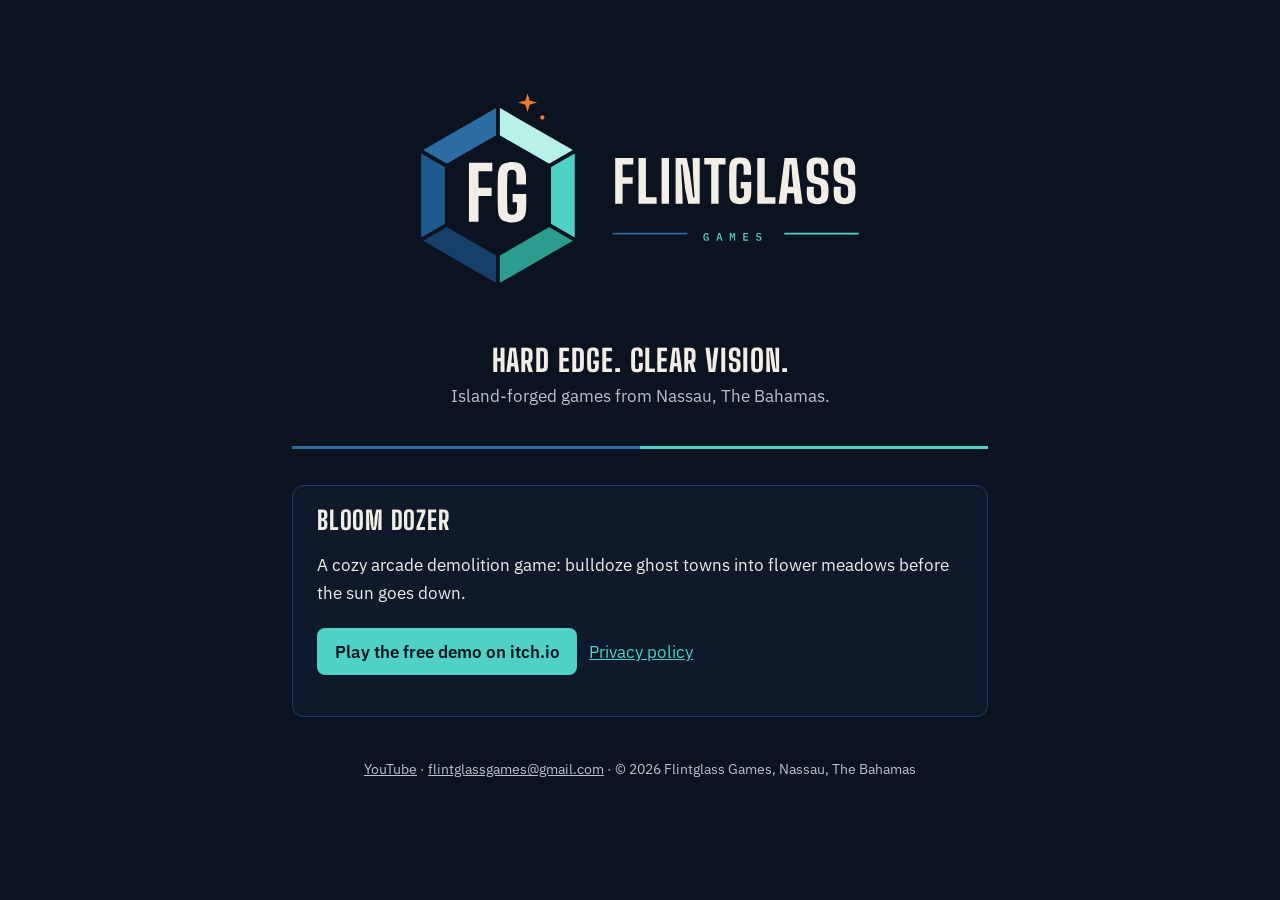
==== index.html @ 68782e0f "Flintglass Games site: landing page, Bloom Dozer privacy policy, app-ads.txt Co-Authored-By: Claude " ====
<!doctype html>
<html lang="en">
<head>
<meta charset="utf-8">
<meta name="viewport" content="width=device-width, initial-scale=1">
<title>Flintglass Games</title>
<meta name="description" content="Island-forged games from Nassau, The Bahamas. Makers of Bloom Dozer.">
<meta name="theme-color" content="#0B1320">
<link rel="icon" href="/favicon.svg" type="image/svg+xml">
<link rel="stylesheet" href="/site.css">
</head>
<body>
<main class="wrap">
<header>
<img class="lockup" src="/flintglass-games.svg" alt="Flintglass Games" width="859" height="468">
<p class="motto">Hard edge. Clear vision.</p>
<p class="lede">Island-forged games from Nassau, The Bahamas.</p>
</header>
<div class="rule" aria-hidden="true"><span></span><span></span></div>
<section class="game">
<h2>Bloom Dozer</h2>
<p>A cozy arcade demolition game: bulldoze ghost towns into flower meadows before the sun goes down.</p>
<p><a class="btn" href="https://flintglass-games.itch.io/bloom-dozer">Play the free demo on itch.io</a><a href="/bloom-dozer/privacy/">Privacy policy</a></p>
</section>
<footer><a href="https://www.youtube.com/@FlintglassGames">YouTube</a> · <a href="mailto:flintglassgames@gmail.com">flintglassgames@gmail.com</a> · © 2026 Flintglass Games, Nassau, The Bahamas</footer>
</main>
</body>
</html>
---- site.css ----
@font-face{font-family:"Big Shoulders Display";src:url(/fonts/BigShouldersDisplay-VF.ttf) format("truetype");
font-weight:100 900;font-display:swap}
@font-face{font-family:"IBM Plex Sans";src:url(/fonts/IBMPlexSans-VF.ttf) format("truetype");font-weight:100 700;
font-display:swap}
:root{--navy:#0B1320;--deep:#16406B;--atlantic:#2B6CA3;--teal:#2A9D8F;--turq:#4FD1C5;--foam:#F2EEE6;--muted:#B9C3CF;
color-scheme:dark}
*{box-sizing:border-box}
html{background:var(--navy)}
body{margin:0;background:var(--navy);color:var(--foam);font:17px/1.65 "IBM Plex Sans",system-ui,-apple-system,"Segoe UI",
sans-serif;-webkit-text-size-adjust:100%}
a{color:var(--turq)}
a:hover{color:var(--foam)}
.wrap{max-width:46rem;margin:0 auto;padding:2.5rem 1.25rem 3rem}
.lockup{display:block;width:100%;max-width:34rem;height:auto;margin:0 auto}
.motto{text-align:center;font:800 1.9rem/1.1 "Big Shoulders Display",Impact,sans-serif;text-transform:uppercase;
letter-spacing:.03em;margin:.5rem 0 .25rem}
.lede{text-align:center;color:var(--muted);margin:0}
.rule{display:flex;height:3px;margin:2.25rem 0}
.rule span{flex:1}.rule span:first-child{background:var(--atlantic)}.rule span:last-child{background:var(--turq)}
h1,h2{font-family:"Big Shoulders Display",Impact,sans-serif;font-weight:800;text-transform:uppercase;
letter-spacing:.03em;line-height:1.1}
h1{font-size:2.4rem;margin:0 0 .25rem}
h2{font-size:1.6rem;margin:2rem 0 .4rem}
.game{border:1px solid var(--deep);border-radius:12px;padding:1.25rem 1.5rem;background:#0E1A2C}
.game h2{margin-top:0}
.btn{display:inline-block;background:var(--turq);color:var(--navy);font-weight:600;text-decoration:none;
padding:.6rem 1.1rem;border-radius:8px;margin:.25rem .75rem .25rem 0}
.btn:hover{background:var(--foam);color:var(--navy)}
footer{margin-top:2.5rem;color:var(--muted);font-size:.9rem;text-align:center}
footer a{color:var(--muted)}
.home{display:inline-block;margin-bottom:1.5rem;text-decoration:none}
.home img{width:11rem;height:auto;display:block}
.updated{color:var(--muted);margin-top:0}
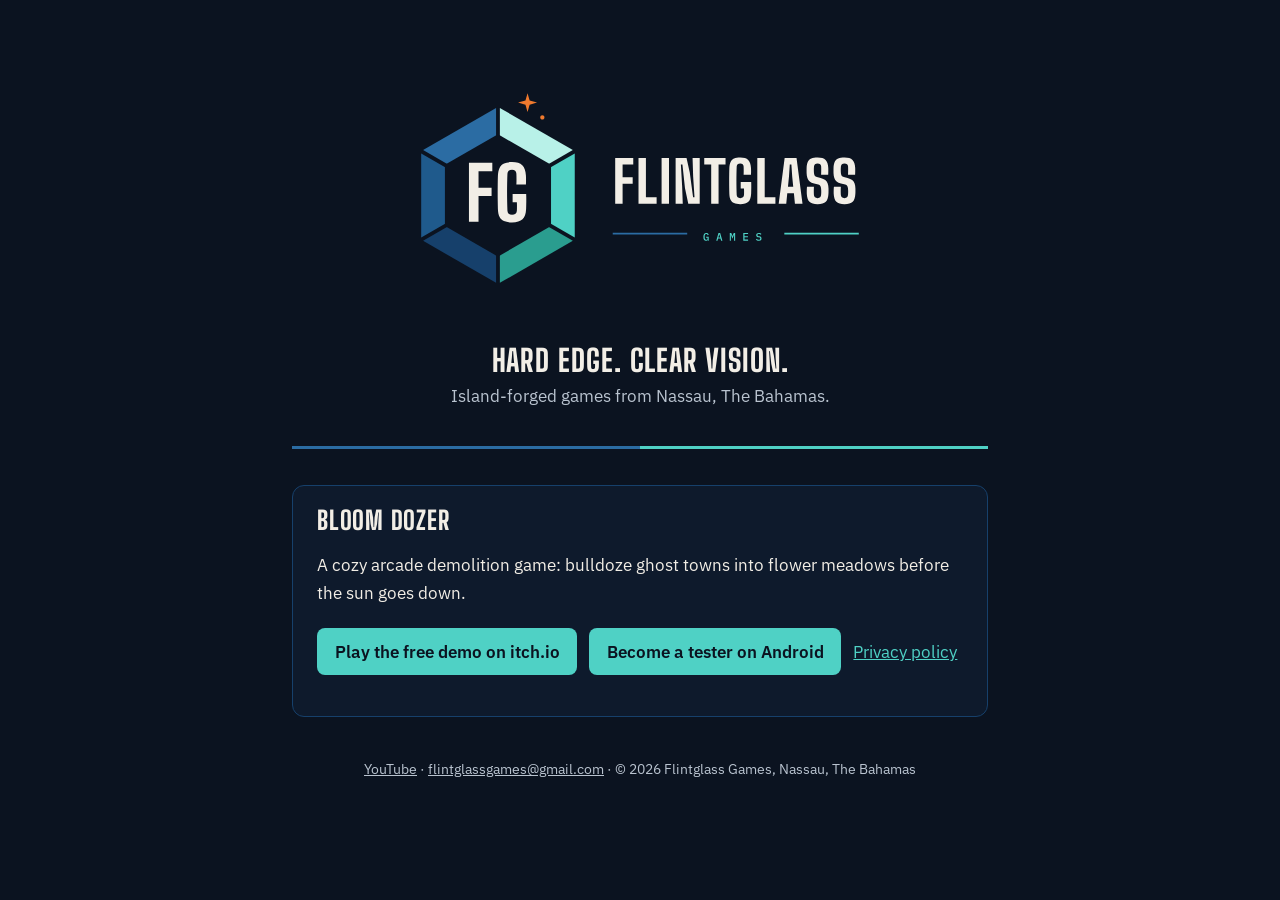
==== commit dd3f5079: "Home page: a button to the Bloom Dozer playtest join page Co-Authored-By: Claude Fable 5.2 <noreply@" ====
--- a/index.html
+++ b/index.html
@@ -20,7 +20,7 @@
 <section class="game">
 <h2>Bloom Dozer</h2>
 <p>A cozy arcade demolition game: bulldoze ghost towns into flower meadows before the sun goes down.</p>
-<p><a class="btn" href="https://flintglass-games.itch.io/bloom-dozer">Play the free demo on itch.io</a><a href="/bloom-dozer/privacy/">Privacy policy</a></p>
+<p><a class="btn" href="https://flintglass-games.itch.io/bloom-dozer">Play the free demo on itch.io</a><a class="btn" href="/test/">Become a tester on Android</a><a href="/bloom-dozer/privacy/">Privacy policy</a></p>
 </section>
 <footer><a href="https://www.youtube.com/@FlintglassGames">YouTube</a> · <a href="mailto:flintglassgames@gmail.com">flintglassgames@gmail.com</a> · © 2026 Flintglass Games, Nassau, The Bahamas</footer>
 </main>
--- a/site.css
+++ b/site.css
@@ -31,3 +31,97 @@
 .home{display:inline-block;margin-bottom:1.5rem;text-decoration:none}
 .home img{width:11rem;height:auto;display:block}
 .updated{color:var(--muted);margin-top:0}
+body.invite{background:radial-gradient(70rem 34rem at 50% -8rem,rgba(31,90,140,.45),rgba(11,19,32,0) 70%) no-repeat
+var(--navy)}
+.bar{margin:0 0 1.5rem}
+.bar .home{display:block;width:max-content;margin:0}
+.bar .home img{width:9.5rem}
+.pill{display:inline-block;border:1px solid rgba(79,209,197,.55);border-radius:999px;padding:.3rem 1rem;font-weight:600;
+font-size:.95rem;text-decoration:none;color:var(--turq);white-space:nowrap}
+.pill:hover{background:var(--turq);color:var(--navy)}
+.hero{display:block;width:100%;height:auto;border-radius:16px;border:1px solid var(--deep);
+box-shadow:0 1.75rem 3.5rem -1.75rem rgba(43,108,163,.8);margin:0 0 1.6rem}
+.kicker{display:inline-flex;align-items:center;gap:.55rem;border:1px solid rgba(79,209,197,.4);
+background:rgba(79,209,197,.08);border-radius:999px;padding:.3rem .9rem;font-size:.74rem;font-weight:600;
+letter-spacing:.15em;text-transform:uppercase;color:var(--turq);margin:0 0 .9rem}
+.kicker::before{content:"";flex:none;width:.5rem;height:.5rem;border-radius:50%;background:var(--turq);
+animation:pulse 2s infinite}
+@keyframes pulse{from{box-shadow:0 0 0 0 rgba(79,209,197,.6)}to{box-shadow:0 0 0 .55rem rgba(79,209,197,0)}}
+@media (prefers-reduced-motion:reduce){.kicker::before{animation:none}}
+.pitch h1{font-size:clamp(3rem,11.5vw,4.6rem);line-height:.95;margin:0 0 .9rem}
+.pitch h1 span{display:block}
+.pitch h1 span:last-child{color:var(--turq)}
+.pitch .lede{text-align:left;font-size:1.2rem;color:var(--foam);margin:0}
+.perks{display:grid;grid-template-columns:repeat(auto-fit,minmax(12.5rem,1fr));gap:.9rem;margin:2rem 0 0}
+.perk{border:1px solid var(--deep);border-radius:14px;background:#0E1A2C;overflow:hidden}
+.shot{position:relative}
+.shot img{display:block;width:100%;height:auto;aspect-ratio:16/9;object-fit:cover}
+.shot::after{content:"";position:absolute;inset:45% 0 0;background:linear-gradient(rgba(11,19,32,0),rgba(11,19,32,.86))}
+.shot h3{position:absolute;z-index:1;left:1rem;right:1rem;bottom:.55rem;margin:0;
+font:800 1.5rem/1.05 "Big Shoulders Display",Impact,sans-serif;text-transform:uppercase;letter-spacing:.03em;
+text-shadow:0 1px 3px rgba(11,19,32,.9)}
+.perk p{margin:.65rem 1rem .95rem;color:var(--muted);line-height:1.45}
+.panel{position:relative;overflow:hidden;border:1px solid var(--deep);border-radius:16px;background:#0E1A2C;
+padding:1.5rem 1.25rem 1.35rem;margin:1.25rem 0 0}
+.panel::before{content:"";position:absolute;inset:0 0 auto;height:3px;
+background:linear-gradient(90deg,var(--atlantic) 50%,var(--turq) 50%)}
+.panel h2{margin:0 0 1rem}
+.tiles{display:grid;grid-template-columns:repeat(auto-fit,minmax(8rem,1fr));gap:1rem}
+.tile{border-left:3px solid var(--atlantic);padding:.1rem 0 .1rem .9rem}
+.tile:nth-child(even){border-left-color:var(--turq)}
+.tile b{display:block;font:800 clamp(2.7rem,10vw,3.5rem)/1 "Big Shoulders Display",Impact,sans-serif;
+text-transform:uppercase;letter-spacing:.02em;color:var(--foam)}
+.tile span{display:block;margin-top:.25rem;color:var(--muted);font-size:.98rem;line-height:1.35}
+.facts{margin:1.3rem 0 0;padding:1rem 0 0;border-top:1px solid var(--deep);color:var(--muted);font-size:.92rem}
+.facts ul{display:grid;grid-template-columns:repeat(auto-fit,minmax(15rem,1fr));gap:.35rem 1.25rem;list-style:none;
+margin:.6rem 0 0;padding:0}
+.facts li{position:relative;padding-left:1.5rem;color:var(--foam);font-size:.98rem;line-height:1.45}
+.facts li::before{content:"✓";position:absolute;left:0;color:var(--turq);font-weight:700}
+.join{background:linear-gradient(165deg,#1F5A8C 0%,#16406B 40%,#0E2A47 100%);border-color:rgba(79,209,197,.5);
+box-shadow:0 1.75rem 3.5rem -2rem rgba(79,209,197,.6)}
+.join::before{display:none}
+.join h2{margin:0 0 1.2rem;font-size:2rem;line-height:1}
+.steps{list-style:none;margin:0;padding:0;counter-reset:step}
+.step{counter-increment:step;position:relative;padding:0 0 1rem 3.4rem}
+.step:last-child{padding-bottom:0}
+.step::before{content:counter(step);position:absolute;left:0;top:.3rem;width:2.5rem;height:2.5rem;border-radius:50%;
+box-sizing:border-box;border:2px solid var(--turq);background:var(--navy);color:var(--turq);
+font:800 1.4rem/calc(2.5rem - 4px) "Big Shoulders Display",Impact,sans-serif;text-align:center}
+.step::after{content:"";position:absolute;left:calc(1.25rem - 1px);top:3rem;bottom:-.1rem;width:2px;
+background:rgba(79,209,197,.4)}
+.step:last-child::after{display:none}
+.step .btn{display:flex;align-items:center;justify-content:space-between;gap:1rem;max-width:24rem;margin:0;
+padding:.85rem 1.15rem;font-size:1.08rem;border-radius:10px}
+.step .btn::after{content:"→";font-size:1.2rem;line-height:1}
+@media (max-width:26rem){.panel{padding-left:1rem;padding-right:1rem}.step{padding-left:3.1rem}
+.step .btn{padding:.85rem .9rem;font-size:1rem;gap:.5rem}}
+.note{margin:.45rem 0 0;color:#D6DEE8;font-size:.92rem;line-height:1.4}
+.help{display:flex;align-items:center;justify-content:center;gap:.7rem;margin:1.35rem 0 0;padding:1.1rem 0 0;
+border-top:1px solid rgba(242,238,230,.18)}
+.help .pill{border-color:var(--turq);background:rgba(11,19,32,.35)}
+.help .pill:hover{background:var(--turq)}
+.banner{position:relative;display:flex;align-items:flex-end;min-height:12.5rem;overflow:hidden;border-radius:16px;
+border:1px solid var(--deep);box-shadow:0 1.75rem 3.5rem -1.75rem rgba(43,108,163,.8)}
+.banner img{position:absolute;inset:0;width:100%;height:100%;object-fit:cover}
+.banner::after{content:"";position:absolute;inset:0;background:linear-gradient(rgba(11,19,32,.05),rgba(11,19,32,.92))}
+.banner div{position:relative;z-index:1;padding:1.1rem 1.25rem}
+.banner .kicker{background:rgba(11,19,32,.7)}
+.banner h1{font-size:clamp(3rem,11.5vw,4.2rem);line-height:.95;margin:0}
+.group{font-size:1.05rem;letter-spacing:.16em;color:var(--turq);margin:2rem 0 .7rem}
+.qas{display:grid;grid-template-columns:repeat(auto-fit,minmax(17rem,1fr));gap:.75rem}
+.qa{border:1px solid var(--deep);border-radius:12px;background:#0E1A2C;padding:1rem 1.1rem 1.05rem}
+.qa:last-child:nth-child(odd){grid-column:1/-1}
+.qa h3{font:800 1.3rem/1.15 "Big Shoulders Display",Impact,sans-serif;text-transform:uppercase;letter-spacing:.03em;
+margin:0 0 .35rem}
+.qa p{margin:0;color:var(--muted);line-height:1.5}
+.more{display:inline-block;margin-top:.55rem;font-weight:600;text-decoration:none}
+.more::after{content:" →"}
+.qa.top{margin:1.25rem 0 0;padding:1.2rem 1.25rem 1.3rem;border-color:rgba(79,209,197,.5);
+background:linear-gradient(165deg,#16406B,#0E2A47)}
+.qa.top h3{font-size:1.6rem}
+.qa.top p{color:#D6DEE8}
+.tag{display:inline-block;margin:0 0 .6rem;border-radius:999px;background:var(--turq);color:var(--navy);
+padding:.1rem .7rem;font-size:.72rem;font-weight:600;letter-spacing:.14em;text-transform:uppercase}
+.cta{display:flex;flex-wrap:wrap;align-items:center;justify-content:space-between;gap:1rem;margin-top:2rem}
+.cta h2{margin:0}
+.cta .btn{margin:0;padding:.85rem 1.4rem;font-size:1.08rem;border-radius:10px}
